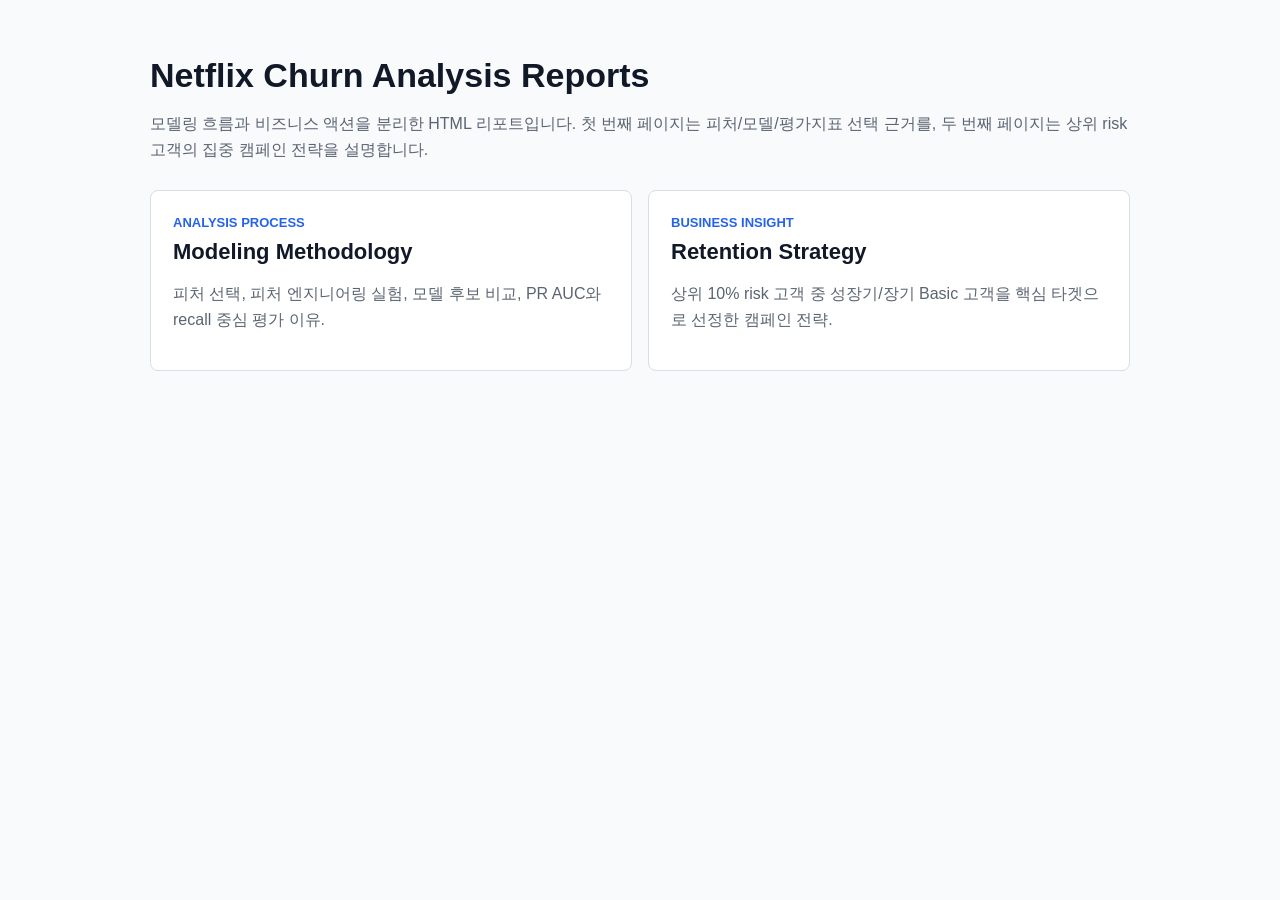
==== reports/index.html @ ec1d1df5 "add churn modeling reports" ====
<!doctype html>
<html lang="ko">
<head>
  <meta charset="utf-8" />
  <meta name="viewport" content="width=device-width, initial-scale=1" />
  <title>Netflix Churn Analysis Reports</title>
  <style>
    body { margin: 0; font-family: -apple-system, BlinkMacSystemFont, "Segoe UI", sans-serif; color: #111827; background: #f8fafc; }
    main { max-width: 980px; margin: 0 auto; padding: 56px 24px; }
    h1 { font-size: 34px; margin: 0 0 12px; letter-spacing: 0; }
    p { color: #5b6472; line-height: 1.6; }
    .grid { display: grid; grid-template-columns: repeat(2, minmax(0, 1fr)); gap: 16px; margin-top: 28px; }
    a.card { display: block; color: inherit; text-decoration: none; background: white; border: 1px solid #d8dee8; border-radius: 8px; padding: 22px; }
    a.card:hover { border-color: #2563eb; }
    .label { color: #2563eb; font-size: 13px; font-weight: 700; text-transform: uppercase; }
    h2 { margin: 8px 0; font-size: 22px; }
    @media (max-width: 760px) { .grid { grid-template-columns: 1fr; } }
  </style>
</head>
<body>
  <main>
    <h1>Netflix Churn Analysis Reports</h1>
    <p>
      모델링 흐름과 비즈니스 액션을 분리한 HTML 리포트입니다.
      첫 번째 페이지는 피처/모델/평가지표 선택 근거를, 두 번째 페이지는 상위 risk 고객의 집중 캠페인 전략을 설명합니다.
    </p>
    <div class="grid">
      <a class="card" href="modeling_methodology.html">
        <span class="label">Analysis Process</span>
        <h2>Modeling Methodology</h2>
        <p>피처 선택, 피처 엔지니어링 실험, 모델 후보 비교, PR AUC와 recall 중심 평가 이유.</p>
      </a>
      <a class="card" href="top_risk_retention_strategy.html">
        <span class="label">Business Insight</span>
        <h2>Retention Strategy</h2>
        <p>상위 10% risk 고객 중 성장기/장기 Basic 고객을 핵심 타겟으로 선정한 캠페인 전략.</p>
      </a>
    </div>
  </main>
</body>
</html>
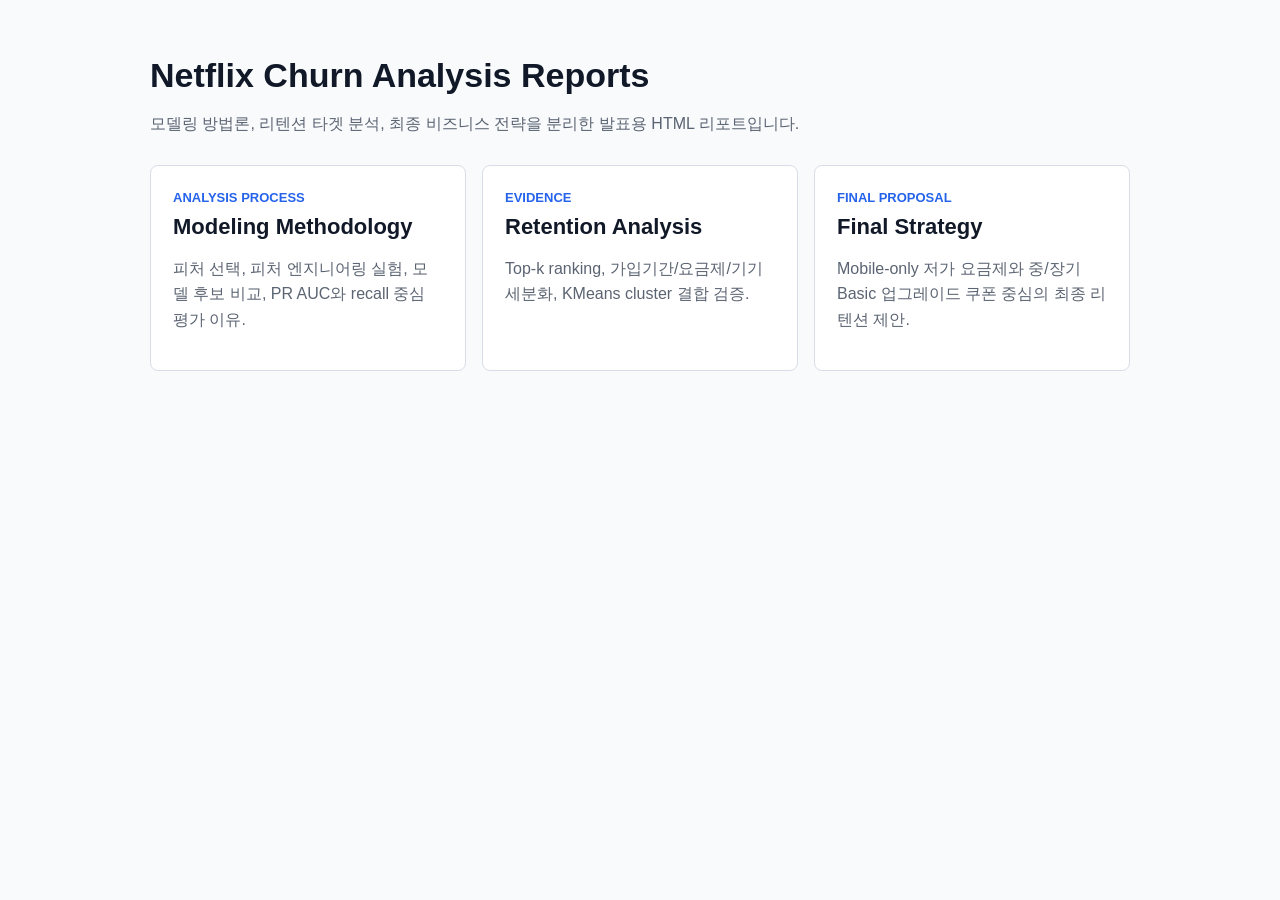
==== commit 7373a195: "Refine retention report pages" ====
--- a/reports/index.html
+++ b/reports/index.html
@@ -9,7 +9,7 @@
     main { max-width: 980px; margin: 0 auto; padding: 56px 24px; }
     h1 { font-size: 34px; margin: 0 0 12px; letter-spacing: 0; }
     p { color: #5b6472; line-height: 1.6; }
-    .grid { display: grid; grid-template-columns: repeat(2, minmax(0, 1fr)); gap: 16px; margin-top: 28px; }
+    .grid { display: grid; grid-template-columns: repeat(3, minmax(0, 1fr)); gap: 16px; margin-top: 28px; }
     a.card { display: block; color: inherit; text-decoration: none; background: white; border: 1px solid #d8dee8; border-radius: 8px; padding: 22px; }
     a.card:hover { border-color: #2563eb; }
     .label { color: #2563eb; font-size: 13px; font-weight: 700; text-transform: uppercase; }
@@ -21,8 +21,7 @@
   <main>
     <h1>Netflix Churn Analysis Reports</h1>
     <p>
-      모델링 흐름과 비즈니스 액션을 분리한 HTML 리포트입니다.
-      첫 번째 페이지는 피처/모델/평가지표 선택 근거를, 두 번째 페이지는 상위 risk 고객의 집중 캠페인 전략을 설명합니다.
+      모델링 방법론, 리텐션 타겟 분석, 최종 비즈니스 전략을 분리한 발표용 HTML 리포트입니다.
     </p>
     <div class="grid">
       <a class="card" href="modeling_methodology.html">
@@ -30,10 +29,15 @@
         <h2>Modeling Methodology</h2>
         <p>피처 선택, 피처 엔지니어링 실험, 모델 후보 비교, PR AUC와 recall 중심 평가 이유.</p>
       </a>
+      <a class="card" href="retention_analysis.html">
+        <span class="label">Evidence</span>
+        <h2>Retention Analysis</h2>
+        <p>Top-k ranking, 가입기간/요금제/기기 세분화, KMeans cluster 결합 검증.</p>
+      </a>
       <a class="card" href="top_risk_retention_strategy.html">
-        <span class="label">Business Insight</span>
-        <h2>Retention Strategy</h2>
-        <p>상위 10% risk 고객 중 성장기/장기 Basic 고객을 핵심 타겟으로 선정한 캠페인 전략.</p>
+        <span class="label">Final Proposal</span>
+        <h2>Final Strategy</h2>
+        <p>Mobile-only 저가 요금제와 중/장기 Basic 업그레이드 쿠폰 중심의 최종 리텐션 제안.</p>
       </a>
     </div>
   </main>
